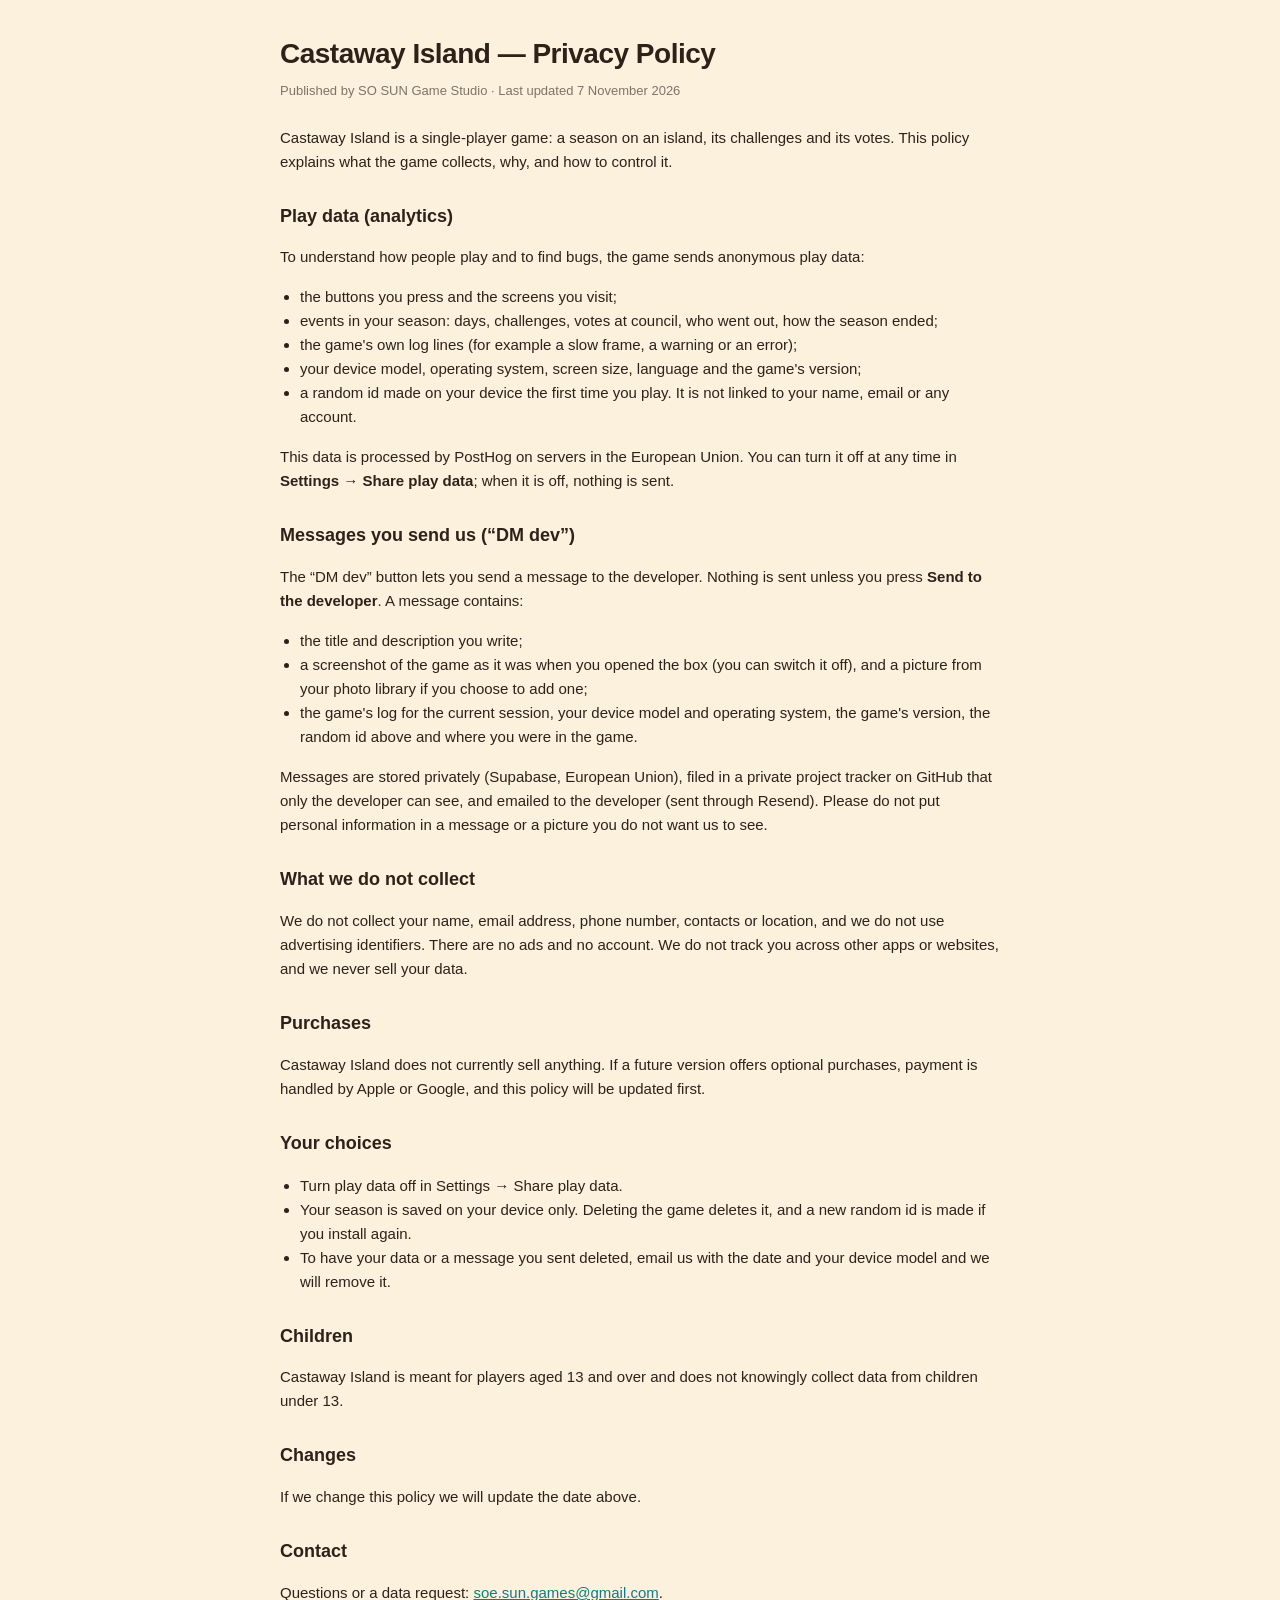
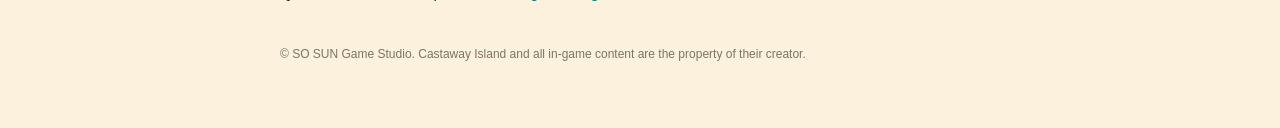
==== castaway/privacy.html @ c389c077 "Castaway Island privacy policy Co-Authored-By: Claude Opus 5.5 <noreply@anthropic.com>" ====
<!doctype html>
<html lang="en">
<head>
<meta charset="utf-8">
<meta name="viewport" content="width=device-width, initial-scale=1">
<title>Castaway Island — Privacy Policy</title>
<style>
  :root { color-scheme: light; }
  body { margin: 0; background: #FBF1DC; color: #2E211A; font-family: -apple-system, BlinkMacSystemFont, "Segoe UI", Roboto, Helvetica, Arial, sans-serif; line-height: 1.6; }
  .wrap { max-width: 720px; margin: 0 auto; padding: 32px 20px 64px; }
  h1 { font-size: 28px; margin: 0 0 4px; letter-spacing: -0.5px; }
  h2 { font-size: 18px; margin: 28px 0 8px; }
  .sub { opacity: 0.6; font-size: 13px; margin-bottom: 24px; }
  p, li { font-size: 15px; }
  ul { padding-left: 20px; }
  a { color: #0d7d86; }
  footer { margin-top: 40px; font-size: 12px; opacity: 0.6; }
</style>
</head>
<body>
<div class="wrap">
<h1>Castaway Island — Privacy Policy</h1>
<div class="sub">Published by SO SUN Game Studio · Last updated 7 November 2026</div>

<p>Castaway Island is a single-player game: a season on an island, its challenges and its votes. This policy explains what the game collects, why, and how to control it.</p>

<h2>Play data (analytics)</h2>
<p>To understand how people play and to find bugs, the game sends anonymous play data:</p>
<ul>
  <li>the buttons you press and the screens you visit;</li>
  <li>events in your season: days, challenges, votes at council, who went out, how the season ended;</li>
  <li>the game's own log lines (for example a slow frame, a warning or an error);</li>
  <li>your device model, operating system, screen size, language and the game's version;</li>
  <li>a random id made on your device the first time you play. It is not linked to your name, email or any account.</li>
</ul>
<p>This data is processed by PostHog on servers in the European Union. You can turn it off at any time in <b>Settings → Share play data</b>; when it is off, nothing is sent.</p>

<h2>Messages you send us (“DM dev”)</h2>
<p>The “DM dev” button lets you send a message to the developer. Nothing is sent unless you press <b>Send to the developer</b>. A message contains:</p>
<ul>
  <li>the title and description you write;</li>
  <li>a screenshot of the game as it was when you opened the box (you can switch it off), and a picture from your photo library if you choose to add one;</li>
  <li>the game's log for the current session, your device model and operating system, the game's version, the random id above and where you were in the game.</li>
</ul>
<p>Messages are stored privately (Supabase, European Union), filed in a private project tracker on GitHub that only the developer can see, and emailed to the developer (sent through Resend). Please do not put personal information in a message or a picture you do not want us to see.</p>

<h2>What we do not collect</h2>
<p>We do not collect your name, email address, phone number, contacts or location, and we do not use advertising identifiers. There are no ads and no account. We do not track you across other apps or websites, and we never sell your data.</p>

<h2>Purchases</h2>
<p>Castaway Island does not currently sell anything. If a future version offers optional purchases, payment is handled by Apple or Google, and this policy will be updated first.</p>

<h2>Your choices</h2>
<ul>
  <li>Turn play data off in Settings → Share play data.</li>
  <li>Your season is saved on your device only. Deleting the game deletes it, and a new random id is made if you install again.</li>
  <li>To have your data or a message you sent deleted, email us with the date and your device model and we will remove it.</li>
</ul>

<h2>Children</h2>
<p>Castaway Island is meant for players aged 13 and over and does not knowingly collect data from children under 13.</p>

<h2>Changes</h2>
<p>If we change this policy we will update the date above.</p>

<h2>Contact</h2>
<p>Questions or a data request: <a href="mailto:soe.sun.games@gmail.com">soe.sun.games@gmail.com</a>.</p>

<footer>© SO SUN Game Studio. Castaway Island and all in-game content are the property of their creator.</footer>
</div>
</body>
</html>
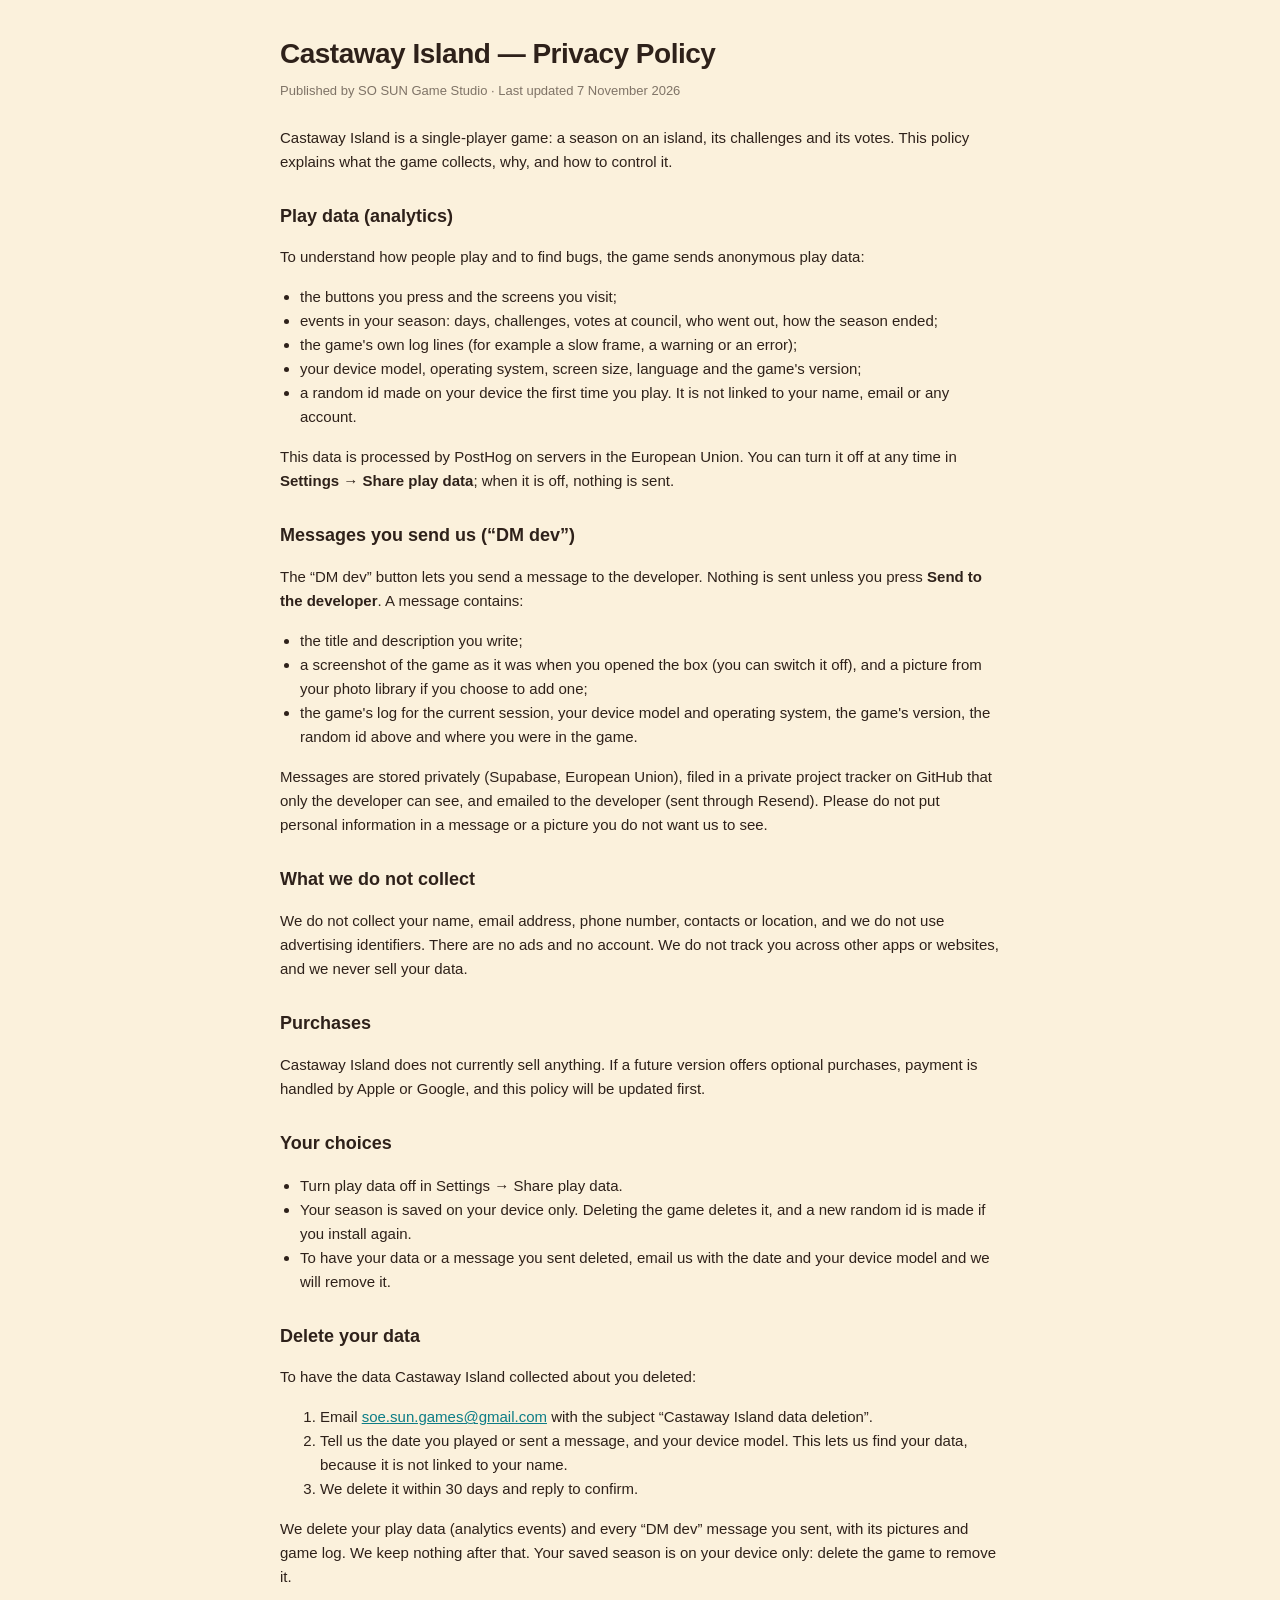
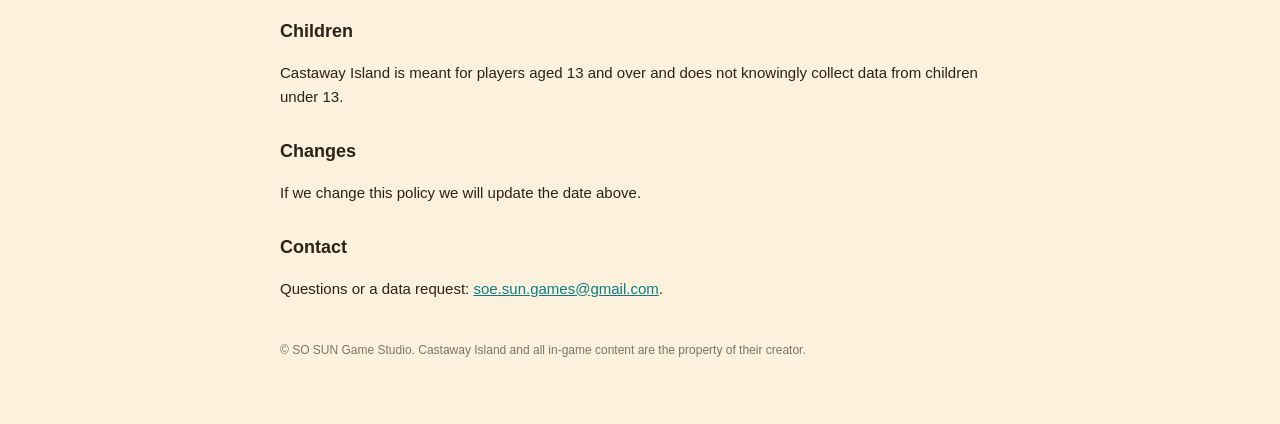
==== commit 93dbd97f: "Castaway privacy: add a Delete your data section Co-Authored-By: Claude Opus 5.5 <noreply@anthropic." ====
--- a/castaway/privacy.html
+++ b/castaway/privacy.html
@@ -57,6 +57,15 @@
   <li>To have your data or a message you sent deleted, email us with the date and your device model and we will remove it.</li>
 </ul>
 
+<h2 id="delete">Delete your data</h2>
+<p>To have the data Castaway Island collected about you deleted:</p>
+<ol>
+  <li>Email <a href="mailto:soe.sun.games@gmail.com?subject=Castaway%20Island%20data%20deletion">soe.sun.games@gmail.com</a> with the subject “Castaway Island data deletion”.</li>
+  <li>Tell us the date you played or sent a message, and your device model. This lets us find your data, because it is not linked to your name.</li>
+  <li>We delete it within 30 days and reply to confirm.</li>
+</ol>
+<p>We delete your play data (analytics events) and every “DM dev” message you sent, with its pictures and game log. We keep nothing after that. Your saved season is on your device only: delete the game to remove it.</p>
+
 <h2>Children</h2>
 <p>Castaway Island is meant for players aged 13 and over and does not knowingly collect data from children under 13.</p>
 
